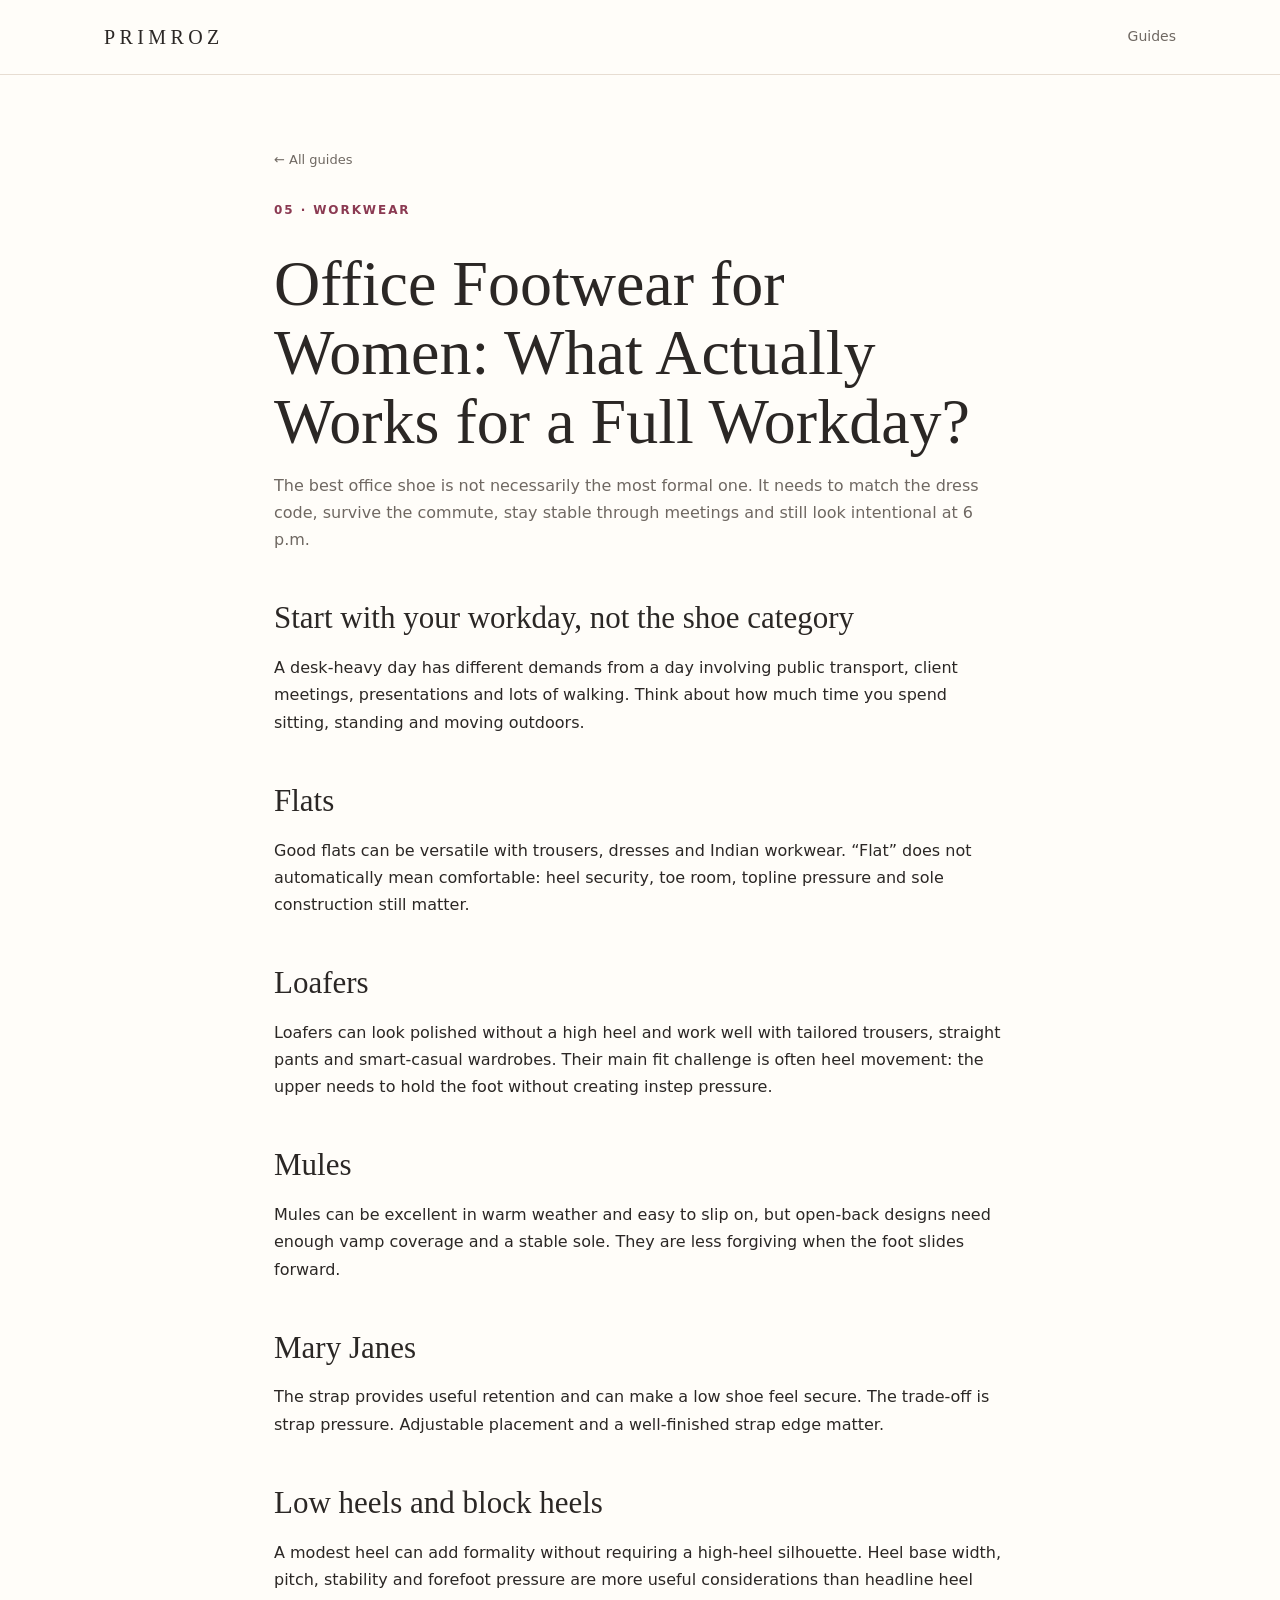
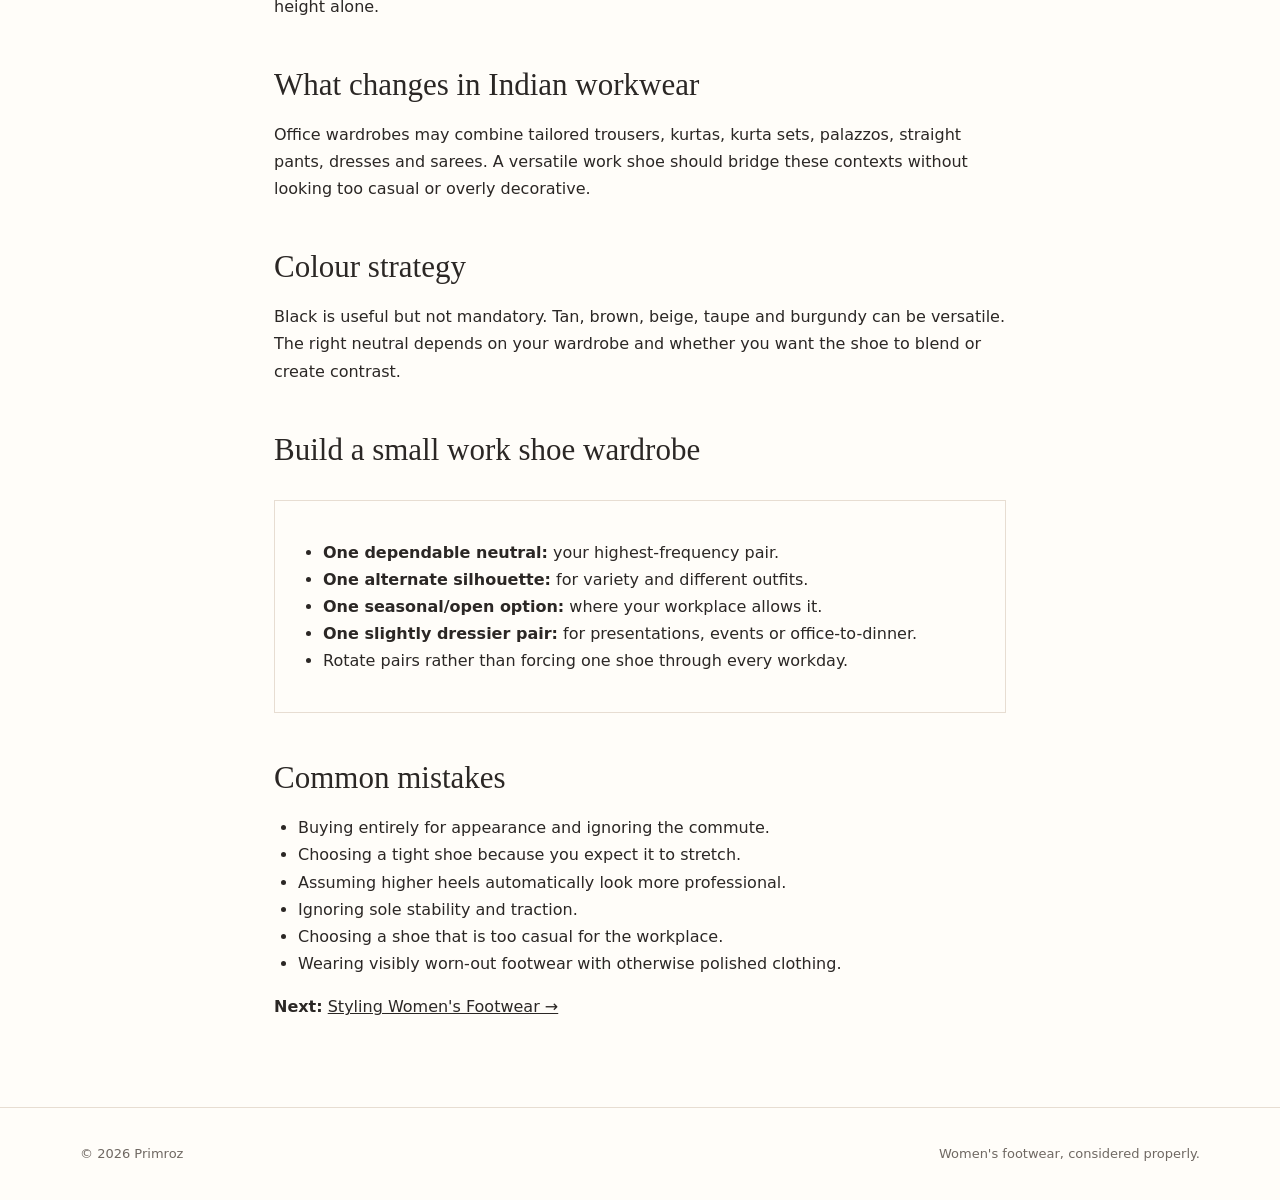
==== guides/office-footwear-women/index.html @ fc120d49 "Add files via upload" ====
<!doctype html><html lang="en-IN"><head><meta charset="utf-8"><meta name="viewport" content="width=device-width,initial-scale=1"><title>Office Footwear for Women: Flats, Loafers & Low Heels | Primroz</title><meta name="description" content="How to choose women's office footwear for long workdays, commuting and different dress codes. Compare flats, loafers, mules, Mary Janes and low heels."><link rel="canonical" href="https://primroz.in/guides/office-footwear-women/"><link rel="stylesheet" href="/styles.css"></head><body><header class="site-header"><nav class="nav"><a class="brand" href="/">PRIMROZ</a><div class="nav-links"><a href="/#guides">Guides</a></div></nav></header><article class="article"><a class="back" href="/#guides">← All guides</a><div class="eyebrow" style="margin-top:28px">05 · Workwear</div><h1>Office Footwear for Women: What Actually Works for a Full Workday?</h1><p class="dek">The best office shoe is not necessarily the most formal one. It needs to match the dress code, survive the commute, stay stable through meetings and still look intentional at 6 p.m.</p><h2>Start with your workday, not the shoe category</h2><p>A desk-heavy day has different demands from a day involving public transport, client meetings, presentations and lots of walking. Think about how much time you spend sitting, standing and moving outdoors.</p><h2>Flats</h2><p>Good flats can be versatile with trousers, dresses and Indian workwear. “Flat” does not automatically mean comfortable: heel security, toe room, topline pressure and sole construction still matter.</p><h2>Loafers</h2><p>Loafers can look polished without a high heel and work well with tailored trousers, straight pants and smart-casual wardrobes. Their main fit challenge is often heel movement: the upper needs to hold the foot without creating instep pressure.</p><h2>Mules</h2><p>Mules can be excellent in warm weather and easy to slip on, but open-back designs need enough vamp coverage and a stable sole. They are less forgiving when the foot slides forward.</p><h2>Mary Janes</h2><p>The strap provides useful retention and can make a low shoe feel secure. The trade-off is strap pressure. Adjustable placement and a well-finished strap edge matter.</p><h2>Low heels and block heels</h2><p>A modest heel can add formality without requiring a high-heel silhouette. Heel base width, pitch, stability and forefoot pressure are more useful considerations than headline heel height alone.</p><h2>What changes in Indian workwear</h2><p>Office wardrobes may combine tailored trousers, kurtas, kurta sets, palazzos, straight pants, dresses and sarees. A versatile work shoe should bridge these contexts without looking too casual or overly decorative.</p><h2>Colour strategy</h2><p>Black is useful but not mandatory. Tan, brown, beige, taupe and burgundy can be versatile. The right neutral depends on your wardrobe and whether you want the shoe to blend or create contrast.</p><h2>Build a small work shoe wardrobe</h2><div class="checklist"><ul><li><strong>One dependable neutral:</strong> your highest-frequency pair.</li><li><strong>One alternate silhouette:</strong> for variety and different outfits.</li><li><strong>One seasonal/open option:</strong> where your workplace allows it.</li><li><strong>One slightly dressier pair:</strong> for presentations, events or office-to-dinner.</li><li>Rotate pairs rather than forcing one shoe through every workday.</li></ul></div><h2>Common mistakes</h2><ul><li>Buying entirely for appearance and ignoring the commute.</li><li>Choosing a tight shoe because you expect it to stretch.</li><li>Assuming higher heels automatically look more professional.</li><li>Ignoring sole stability and traction.</li><li>Choosing a shoe that is too casual for the workplace.</li><li>Wearing visibly worn-out footwear with otherwise polished clothing.</li></ul><p><strong>Next:</strong> <a href="/guides/styling-womens-footwear/">Styling Women's Footwear →</a></p></article><footer class="footer"><div class="footer-inner"><div>© 2026 Primroz</div><div>Women's footwear, considered properly.</div></div></footer></body></html>
---- styles.css ----
:root{--ink:#2b2725;--muted:#6f6862;--cream:#f7f2ea;--paper:#fffdf9;--rose:#8b3a52;--verm:#b5311a;--line:#e7ddd2;--max:1120px}*{box-sizing:border-box}html{scroll-behavior:smooth}body{margin:0;background:var(--paper);color:var(--ink);font-family:Inter,ui-sans-serif,system-ui,-apple-system,BlinkMacSystemFont,"Segoe UI",sans-serif;line-height:1.7}a{color:inherit}.site-header{border-bottom:1px solid var(--line);background:rgba(255,253,249,.96);position:sticky;top:0;z-index:10}.nav{max-width:var(--max);margin:auto;padding:20px 24px;display:flex;align-items:center;justify-content:space-between}.brand{font-family:Georgia,serif;letter-spacing:.22em;font-size:20px;text-decoration:none}.nav-links{display:flex;gap:24px;font-size:14px}.nav-links a{text-decoration:none;color:var(--muted)}.hero{background:var(--cream);padding:88px 24px 76px}.hero-inner{max-width:var(--max);margin:auto}.eyebrow{text-transform:uppercase;letter-spacing:.16em;font-size:12px;color:var(--rose);font-weight:700}.hero h1{font:normal clamp(42px,7vw,78px)/1.03 Georgia,serif;max-width:820px;margin:18px 0}.hero p{max-width:690px;color:var(--muted);font-size:18px}.section{max-width:var(--max);margin:auto;padding:70px 24px}.section h2{font:normal 42px/1.15 Georgia,serif;margin:0 0 12px}.intro{color:var(--muted);max-width:720px}.guide-grid{display:grid;grid-template-columns:repeat(2,minmax(0,1fr));gap:18px;margin-top:34px}.card{border:1px solid var(--line);padding:28px;background:#fff;border-radius:2px}.card h3{font:normal 27px/1.2 Georgia,serif;margin:8px 0}.card p{color:var(--muted);margin:10px 0 20px}.card a{font-size:14px;font-weight:700;text-decoration:none;color:var(--rose)}.article{max-width:780px;margin:auto;padding:70px 24px}.article .back{font-size:13px;color:var(--muted);text-decoration:none}.article h1{font:normal clamp(42px,6vw,64px)/1.08 Georgia,serif;margin:28px 0 16px}.dek{font-size:19px;color:var(--muted);margin-bottom:42px}.article h2{font:normal 31px/1.25 Georgia,serif;margin:46px 0 12px}.article h3{font-size:19px;margin:30px 0 8px}.article p,.article li{font-size:16px}.article ul{padding-left:24px}.note{background:var(--cream);border-left:3px solid var(--verm);padding:18px 20px;margin:30px 0}.checklist{border:1px solid var(--line);padding:22px 24px;margin:30px 0}.footer{border-top:1px solid var(--line);padding:35px 24px;color:var(--muted);font-size:13px}.footer-inner{max-width:var(--max);margin:auto;display:flex;justify-content:space-between;gap:20px}.smallcaps{text-transform:uppercase;letter-spacing:.1em;font-size:11px}@media(max-width:720px){.nav-links{gap:12px}.guide-grid{grid-template-columns:1fr}.hero{padding-top:58px}.section,.article{padding-left:20px;padding-right:20px}.footer-inner{display:block}.footer-inner div+div{margin-top:10px}}
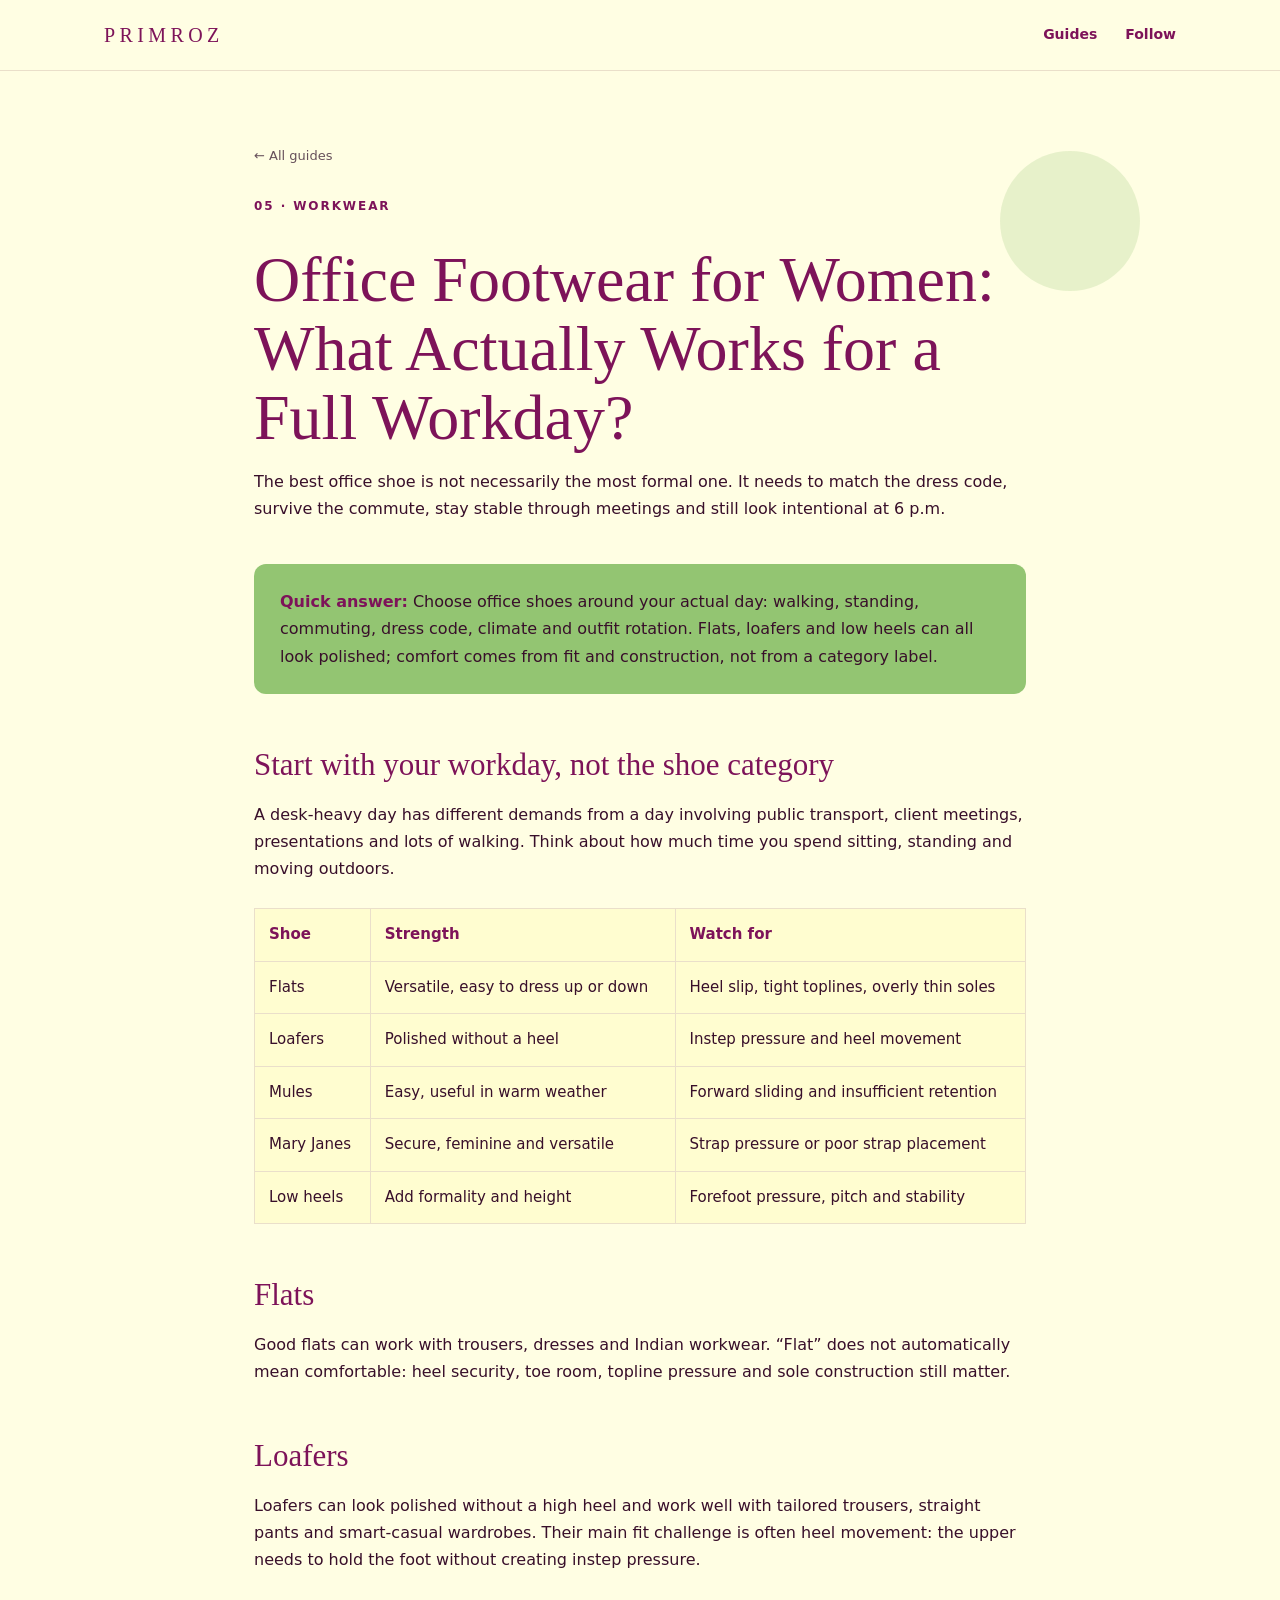
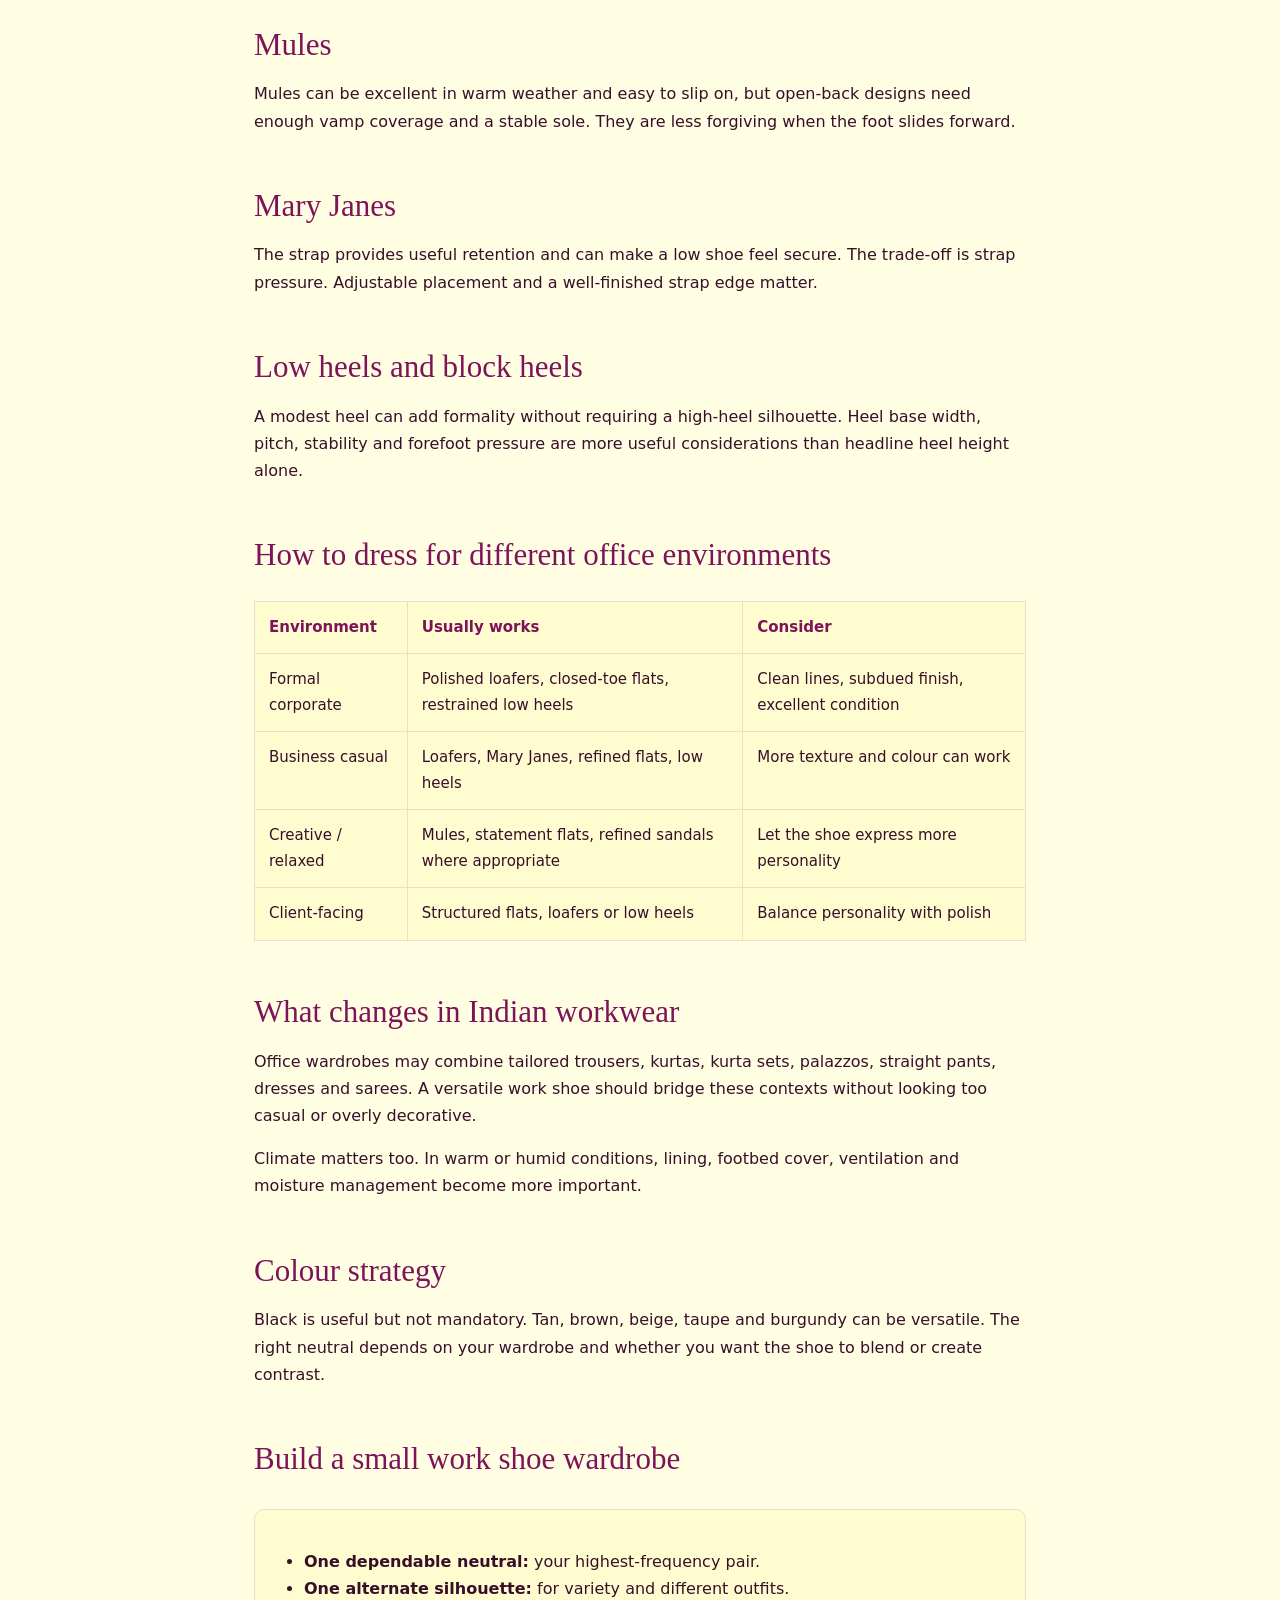
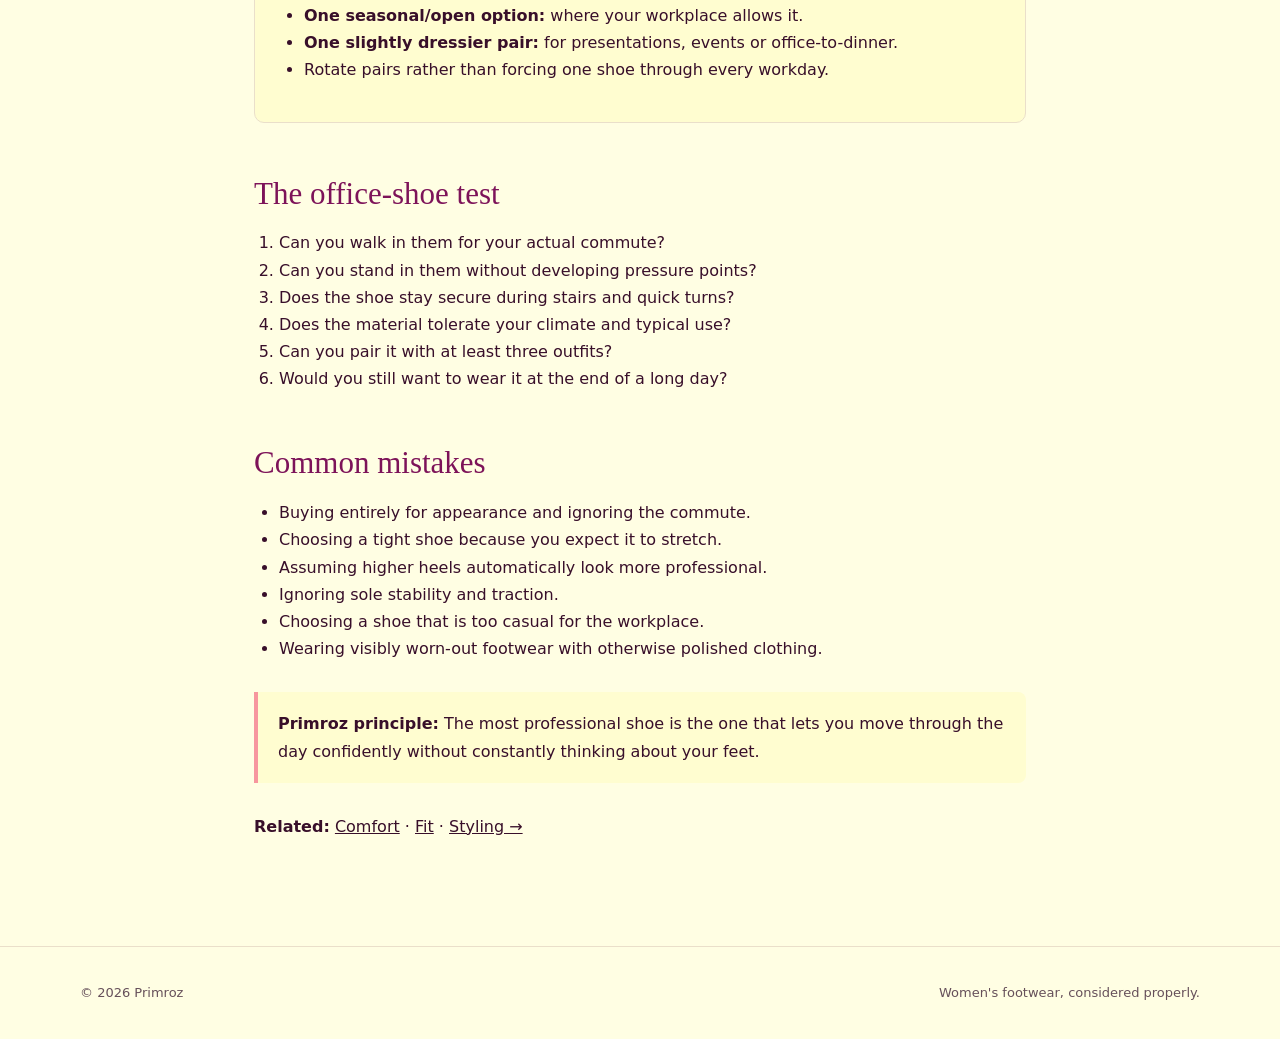
==== commit b7108ace: "Enrich office footwear guide" ====
--- a/guides/office-footwear-women/index.html
+++ b/guides/office-footwear-women/index.html
@@ -1 +1 @@
-<!doctype html><html lang="en-IN"><head><meta charset="utf-8"><meta name="viewport" content="width=device-width,initial-scale=1"><title>Office Footwear for Women: Flats, Loafers & Low Heels | Primroz</title><meta name="description" content="How to choose women's office footwear for long workdays, commuting and different dress codes. Compare flats, loafers, mules, Mary Janes and low heels."><link rel="canonical" href="https://primroz.in/guides/office-footwear-women/"><link rel="stylesheet" href="/styles.css"></head><body><header class="site-header"><nav class="nav"><a class="brand" href="/">PRIMROZ</a><div class="nav-links"><a href="/#guides">Guides</a></div></nav></header><article class="article"><a class="back" href="/#guides">← All guides</a><div class="eyebrow" style="margin-top:28px">05 · Workwear</div><h1>Office Footwear for Women: What Actually Works for a Full Workday?</h1><p class="dek">The best office shoe is not necessarily the most formal one. It needs to match the dress code, survive the commute, stay stable through meetings and still look intentional at 6 p.m.</p><h2>Start with your workday, not the shoe category</h2><p>A desk-heavy day has different demands from a day involving public transport, client meetings, presentations and lots of walking. Think about how much time you spend sitting, standing and moving outdoors.</p><h2>Flats</h2><p>Good flats can be versatile with trousers, dresses and Indian workwear. “Flat” does not automatically mean comfortable: heel security, toe room, topline pressure and sole construction still matter.</p><h2>Loafers</h2><p>Loafers can look polished without a high heel and work well with tailored trousers, straight pants and smart-casual wardrobes. Their main fit challenge is often heel movement: the upper needs to hold the foot without creating instep pressure.</p><h2>Mules</h2><p>Mules can be excellent in warm weather and easy to slip on, but open-back designs need enough vamp coverage and a stable sole. They are less forgiving when the foot slides forward.</p><h2>Mary Janes</h2><p>The strap provides useful retention and can make a low shoe feel secure. The trade-off is strap pressure. Adjustable placement and a well-finished strap edge matter.</p><h2>Low heels and block heels</h2><p>A modest heel can add formality without requiring a high-heel silhouette. Heel base width, pitch, stability and forefoot pressure are more useful considerations than headline heel height alone.</p><h2>What changes in Indian workwear</h2><p>Office wardrobes may combine tailored trousers, kurtas, kurta sets, palazzos, straight pants, dresses and sarees. A versatile work shoe should bridge these contexts without looking too casual or overly decorative.</p><h2>Colour strategy</h2><p>Black is useful but not mandatory. Tan, brown, beige, taupe and burgundy can be versatile. The right neutral depends on your wardrobe and whether you want the shoe to blend or create contrast.</p><h2>Build a small work shoe wardrobe</h2><div class="checklist"><ul><li><strong>One dependable neutral:</strong> your highest-frequency pair.</li><li><strong>One alternate silhouette:</strong> for variety and different outfits.</li><li><strong>One seasonal/open option:</strong> where your workplace allows it.</li><li><strong>One slightly dressier pair:</strong> for presentations, events or office-to-dinner.</li><li>Rotate pairs rather than forcing one shoe through every workday.</li></ul></div><h2>Common mistakes</h2><ul><li>Buying entirely for appearance and ignoring the commute.</li><li>Choosing a tight shoe because you expect it to stretch.</li><li>Assuming higher heels automatically look more professional.</li><li>Ignoring sole stability and traction.</li><li>Choosing a shoe that is too casual for the workplace.</li><li>Wearing visibly worn-out footwear with otherwise polished clothing.</li></ul><p><strong>Next:</strong> <a href="/guides/styling-womens-footwear/">Styling Women's Footwear →</a></p></article><footer class="footer"><div class="footer-inner"><div>© 2026 Primroz</div><div>Women's footwear, considered properly.</div></div></footer></body></html>
+<!doctype html><html lang="en-IN"><head><meta charset="utf-8"><meta name="viewport" content="width=device-width,initial-scale=1"><title>Office Footwear for Women: Flats, Loafers & Low Heels | Primroz</title><meta name="description" content="How to choose women's office footwear for long workdays, commuting and different dress codes. Compare flats, loafers, mules, Mary Janes and low heels."><link rel="canonical" href="https://primroz.in/guides/office-footwear-women/"><link rel="stylesheet" href="/styles.css"></head><body><header class="site-header"><nav class="nav"><a class="brand" href="/">PRIMROZ</a><div class="nav-links"><a href="/#guides">Guides</a><a href="/#follow">Follow</a></div></nav></header><article class="article"><a class="back" href="/#guides">← All guides</a><div class="eyebrow" style="margin-top:28px">05 · Workwear</div><h1>Office Footwear for Women: What Actually Works for a Full Workday?</h1><p class="dek">The best office shoe is not necessarily the most formal one. It needs to match the dress code, survive the commute, stay stable through meetings and still look intentional at 6 p.m.</p><div class="quick-answer"><strong>Quick answer:</strong> Choose office shoes around your actual day: walking, standing, commuting, dress code, climate and outfit rotation. Flats, loafers and low heels can all look polished; comfort comes from fit and construction, not from a category label.</div><h2>Start with your workday, not the shoe category</h2><p>A desk-heavy day has different demands from a day involving public transport, client meetings, presentations and lots of walking. Think about how much time you spend sitting, standing and moving outdoors.</p><table><thead><tr><th>Shoe</th><th>Strength</th><th>Watch for</th></tr></thead><tbody><tr><td>Flats</td><td>Versatile, easy to dress up or down</td><td>Heel slip, tight toplines, overly thin soles</td></tr><tr><td>Loafers</td><td>Polished without a heel</td><td>Instep pressure and heel movement</td></tr><tr><td>Mules</td><td>Easy, useful in warm weather</td><td>Forward sliding and insufficient retention</td></tr><tr><td>Mary Janes</td><td>Secure, feminine and versatile</td><td>Strap pressure or poor strap placement</td></tr><tr><td>Low heels</td><td>Add formality and height</td><td>Forefoot pressure, pitch and stability</td></tr></tbody></table><h2>Flats</h2><p>Good flats can work with trousers, dresses and Indian workwear. “Flat” does not automatically mean comfortable: heel security, toe room, topline pressure and sole construction still matter.</p><h2>Loafers</h2><p>Loafers can look polished without a high heel and work well with tailored trousers, straight pants and smart-casual wardrobes. Their main fit challenge is often heel movement: the upper needs to hold the foot without creating instep pressure.</p><h2>Mules</h2><p>Mules can be excellent in warm weather and easy to slip on, but open-back designs need enough vamp coverage and a stable sole. They are less forgiving when the foot slides forward.</p><h2>Mary Janes</h2><p>The strap provides useful retention and can make a low shoe feel secure. The trade-off is strap pressure. Adjustable placement and a well-finished strap edge matter.</p><h2>Low heels and block heels</h2><p>A modest heel can add formality without requiring a high-heel silhouette. Heel base width, pitch, stability and forefoot pressure are more useful considerations than headline heel height alone.</p><h2>How to dress for different office environments</h2><table><thead><tr><th>Environment</th><th>Usually works</th><th>Consider</th></tr></thead><tbody><tr><td>Formal corporate</td><td>Polished loafers, closed-toe flats, restrained low heels</td><td>Clean lines, subdued finish, excellent condition</td></tr><tr><td>Business casual</td><td>Loafers, Mary Janes, refined flats, low heels</td><td>More texture and colour can work</td></tr><tr><td>Creative / relaxed</td><td>Mules, statement flats, refined sandals where appropriate</td><td>Let the shoe express more personality</td></tr><tr><td>Client-facing</td><td>Structured flats, loafers or low heels</td><td>Balance personality with polish</td></tr></tbody></table><h2>What changes in Indian workwear</h2><p>Office wardrobes may combine tailored trousers, kurtas, kurta sets, palazzos, straight pants, dresses and sarees. A versatile work shoe should bridge these contexts without looking too casual or overly decorative.</p><p>Climate matters too. In warm or humid conditions, lining, footbed cover, ventilation and moisture management become more important.</p><h2>Colour strategy</h2><p>Black is useful but not mandatory. Tan, brown, beige, taupe and burgundy can be versatile. The right neutral depends on your wardrobe and whether you want the shoe to blend or create contrast.</p><h2>Build a small work shoe wardrobe</h2><div class="checklist"><ul><li><strong>One dependable neutral:</strong> your highest-frequency pair.</li><li><strong>One alternate silhouette:</strong> for variety and different outfits.</li><li><strong>One seasonal/open option:</strong> where your workplace allows it.</li><li><strong>One slightly dressier pair:</strong> for presentations, events or office-to-dinner.</li><li>Rotate pairs rather than forcing one shoe through every workday.</li></ul></div><h2>The office-shoe test</h2><ol><li>Can you walk in them for your actual commute?</li><li>Can you stand in them without developing pressure points?</li><li>Does the shoe stay secure during stairs and quick turns?</li><li>Does the material tolerate your climate and typical use?</li><li>Can you pair it with at least three outfits?</li><li>Would you still want to wear it at the end of a long day?</li></ol><h2>Common mistakes</h2><ul><li>Buying entirely for appearance and ignoring the commute.</li><li>Choosing a tight shoe because you expect it to stretch.</li><li>Assuming higher heels automatically look more professional.</li><li>Ignoring sole stability and traction.</li><li>Choosing a shoe that is too casual for the workplace.</li><li>Wearing visibly worn-out footwear with otherwise polished clothing.</li></ul><div class="note"><strong>Primroz principle:</strong> The most professional shoe is the one that lets you move through the day confidently without constantly thinking about your feet.</div><p><strong>Related:</strong> <a href="/guides/womens-footwear-comfort/">Comfort</a> · <a href="/guides/womens-footwear-fit/">Fit</a> · <a href="/guides/styling-womens-footwear/">Styling →</a></p></article><footer class="footer"><div class="footer-inner"><div>© 2026 Primroz</div><div>Women's footwear, considered properly.</div></div></footer></body></html>
--- a/styles.css
+++ b/styles.css
@@ -1 +1 @@
-:root{--ink:#2b2725;--muted:#6f6862;--cream:#f7f2ea;--paper:#fffdf9;--rose:#8b3a52;--verm:#b5311a;--line:#e7ddd2;--max:1120px}*{box-sizing:border-box}html{scroll-behavior:smooth}body{margin:0;background:var(--paper);color:var(--ink);font-family:Inter,ui-sans-serif,system-ui,-apple-system,BlinkMacSystemFont,"Segoe UI",sans-serif;line-height:1.7}a{color:inherit}.site-header{border-bottom:1px solid var(--line);background:rgba(255,253,249,.96);position:sticky;top:0;z-index:10}.nav{max-width:var(--max);margin:auto;padding:20px 24px;display:flex;align-items:center;justify-content:space-between}.brand{font-family:Georgia,serif;letter-spacing:.22em;font-size:20px;text-decoration:none}.nav-links{display:flex;gap:24px;font-size:14px}.nav-links a{text-decoration:none;color:var(--muted)}.hero{background:var(--cream);padding:88px 24px 76px}.hero-inner{max-width:var(--max);margin:auto}.eyebrow{text-transform:uppercase;letter-spacing:.16em;font-size:12px;color:var(--rose);font-weight:700}.hero h1{font:normal clamp(42px,7vw,78px)/1.03 Georgia,serif;max-width:820px;margin:18px 0}.hero p{max-width:690px;color:var(--muted);font-size:18px}.section{max-width:var(--max);margin:auto;padding:70px 24px}.section h2{font:normal 42px/1.15 Georgia,serif;margin:0 0 12px}.intro{color:var(--muted);max-width:720px}.guide-grid{display:grid;grid-template-columns:repeat(2,minmax(0,1fr));gap:18px;margin-top:34px}.card{border:1px solid var(--line);padding:28px;background:#fff;border-radius:2px}.card h3{font:normal 27px/1.2 Georgia,serif;margin:8px 0}.card p{color:var(--muted);margin:10px 0 20px}.card a{font-size:14px;font-weight:700;text-decoration:none;color:var(--rose)}.article{max-width:780px;margin:auto;padding:70px 24px}.article .back{font-size:13px;color:var(--muted);text-decoration:none}.article h1{font:normal clamp(42px,6vw,64px)/1.08 Georgia,serif;margin:28px 0 16px}.dek{font-size:19px;color:var(--muted);margin-bottom:42px}.article h2{font:normal 31px/1.25 Georgia,serif;margin:46px 0 12px}.article h3{font-size:19px;margin:30px 0 8px}.article p,.article li{font-size:16px}.article ul{padding-left:24px}.note{background:var(--cream);border-left:3px solid var(--verm);padding:18px 20px;margin:30px 0}.checklist{border:1px solid var(--line);padding:22px 24px;margin:30px 0}.footer{border-top:1px solid var(--line);padding:35px 24px;color:var(--muted);font-size:13px}.footer-inner{max-width:var(--max);margin:auto;display:flex;justify-content:space-between;gap:20px}.smallcaps{text-transform:uppercase;letter-spacing:.1em;font-size:11px}@media(max-width:720px){.nav-links{gap:12px}.guide-grid{grid-template-columns:1fr}.hero{padding-top:58px}.section,.article{padding-left:20px;padding-right:20px}.footer-inner{display:block}.footer-inner div+div{margin-top:10px}}
+:root{--bg:#fffEE3;--green:#93c572;--pink:#f7969e;--secondary:#fffdd0;--heading:#7d1359;--body:#380f2a;--muted:#66505a;--line:#eadfca;--max:1120px}*{box-sizing:border-box}html{scroll-behavior:smooth}body{margin:0;background:var(--bg);color:var(--body);font-family:Inter,ui-sans-serif,system-ui,-apple-system,BlinkMacSystemFont,"Segoe UI",sans-serif;line-height:1.7}a{color:inherit}.site-header{border-bottom:1px solid var(--line);background:rgba(255,254,227,.96);position:sticky;top:0;z-index:10}.nav{max-width:var(--max);margin:auto;padding:18px 24px;display:flex;align-items:center;justify-content:space-between}.brand{font-family:Georgia,serif;letter-spacing:.22em;font-size:20px;color:var(--heading);text-decoration:none}.nav-links{display:flex;align-items:center;gap:28px;font-size:14px}.nav-links a{text-decoration:none;color:var(--heading);font-weight:700}.hero{position:relative;overflow:hidden;background:var(--secondary);padding:88px 24px 76px;border-bottom:1px solid var(--line)}.hero:before,.hero:after{content:"";position:absolute;border-radius:50%;pointer-events:none}.hero:before{width:280px;height:280px;background:var(--green);opacity:.48;right:-80px;top:-120px}.hero:after{width:190px;height:190px;background:var(--pink);opacity:.5;right:170px;bottom:-120px}.hero-inner{max-width:var(--max);margin:auto;position:relative;z-index:1}.eyebrow{text-transform:uppercase;letter-spacing:.16em;font-size:12px;color:var(--heading);font-weight:800}.hero h1{font:normal clamp(42px,7vw,78px)/1.03 Georgia,serif;color:var(--heading);max-width:820px;margin:18px 0}.hero p{max-width:690px;color:var(--body);font-size:18px}.section{max-width:var(--max);margin:auto;padding:70px 24px}.section h2{font:normal 42px/1.15 Georgia,serif;color:var(--heading);margin:0 0 12px}.intro{color:var(--muted);max-width:720px}.guide-grid{display:grid;grid-template-columns:repeat(2,minmax(0,1fr));gap:18px;margin-top:34px}.card{border:1px solid var(--line);padding:28px;background:var(--secondary);border-radius:10px;transition:transform .18s ease,box-shadow .18s ease}.card:hover{transform:translateY(-2px);box-shadow:0 8px 24px rgba(56,15,42,.07)}.card h3{font:normal 27px/1.2 Georgia,serif;color:var(--heading);margin:8px 0}.card p{color:var(--body);margin:10px 0 20px}.card a{font-size:14px;font-weight:800;text-decoration:none;color:var(--heading)}.follow-section{position:relative;overflow:hidden;padding-top:55px}.follow-section:after{content:"";position:absolute;width:230px;height:230px;border-radius:50%;background:var(--pink);opacity:.28;right:-100px;bottom:-120px}.social-grid{display:grid;grid-template-columns:repeat(3,minmax(0,1fr));gap:18px;margin-top:30px;position:relative;z-index:1}.social-card{display:flex;flex-direction:column;gap:8px;padding:24px;min-height:105px;background:var(--pink);border:1px solid rgba(125,19,89,.12);border-radius:12px;text-decoration:none;color:var(--body)}.social-card:nth-child(2){background:var(--green)}.social-card:nth-child(3){background:var(--secondary)}.social-card strong{font-family:Georgia,serif;font-size:22px;color:var(--heading)}.article{position:relative;max-width:820px;margin:auto;padding:70px 24px 90px}.article:before{content:"";position:absolute;width:140px;height:140px;border-radius:50%;background:var(--green);opacity:.22;right:-90px;top:80px;z-index:-1}.article .back{font-size:13px;color:var(--muted);text-decoration:none}.article h1{font:normal clamp(42px,6vw,64px)/1.08 Georgia,serif;color:var(--heading);margin:28px 0 16px}.dek{font-size:19px;color:var(--muted);margin-bottom:42px}.article h2{font:normal 31px/1.25 Georgia,serif;color:var(--heading);margin:52px 0 12px}.article h3{font-size:19px;color:var(--heading);margin:30px 0 8px}.article p,.article li{font-size:16px;color:var(--body)}.article ul,.article ol{padding-left:25px}.article table{width:100%;border-collapse:collapse;margin:26px 0 34px;background:var(--secondary);font-size:15px}.article th,.article td{border:1px solid var(--line);padding:13px 14px;text-align:left;vertical-align:top}.article th{color:var(--heading);font-weight:800}.note{background:var(--secondary);border-left:4px solid var(--pink);padding:18px 20px;margin:30px 0;border-radius:0 8px 8px 0}.checklist{border:1px solid var(--line);background:var(--secondary);padding:22px 24px;margin:30px 0;border-radius:10px}.quick-answer{background:var(--green);padding:24px 26px;margin:32px 0;border-radius:12px}.quick-answer strong{color:var(--heading)}.faq{border-top:1px solid var(--line);padding-top:16px;margin-top:22px}.footer{border-top:1px solid var(--line);padding:35px 24px;color:var(--muted);font-size:13px}.footer-inner{max-width:var(--max);margin:auto;display:flex;justify-content:space-between;gap:20px}.smallcaps{text-transform:uppercase;letter-spacing:.1em;font-size:11px}@media(max-width:720px){.nav-links{gap:14px}.guide-grid,.social-grid{grid-template-columns:1fr}.hero{padding-top:58px}.section,.article{padding-left:20px;padding-right:20px}.footer-inner{display:block}.footer-inner div+div{margin-top:10px}.article table{font-size:14px}.article th,.article td{padding:10px}}
